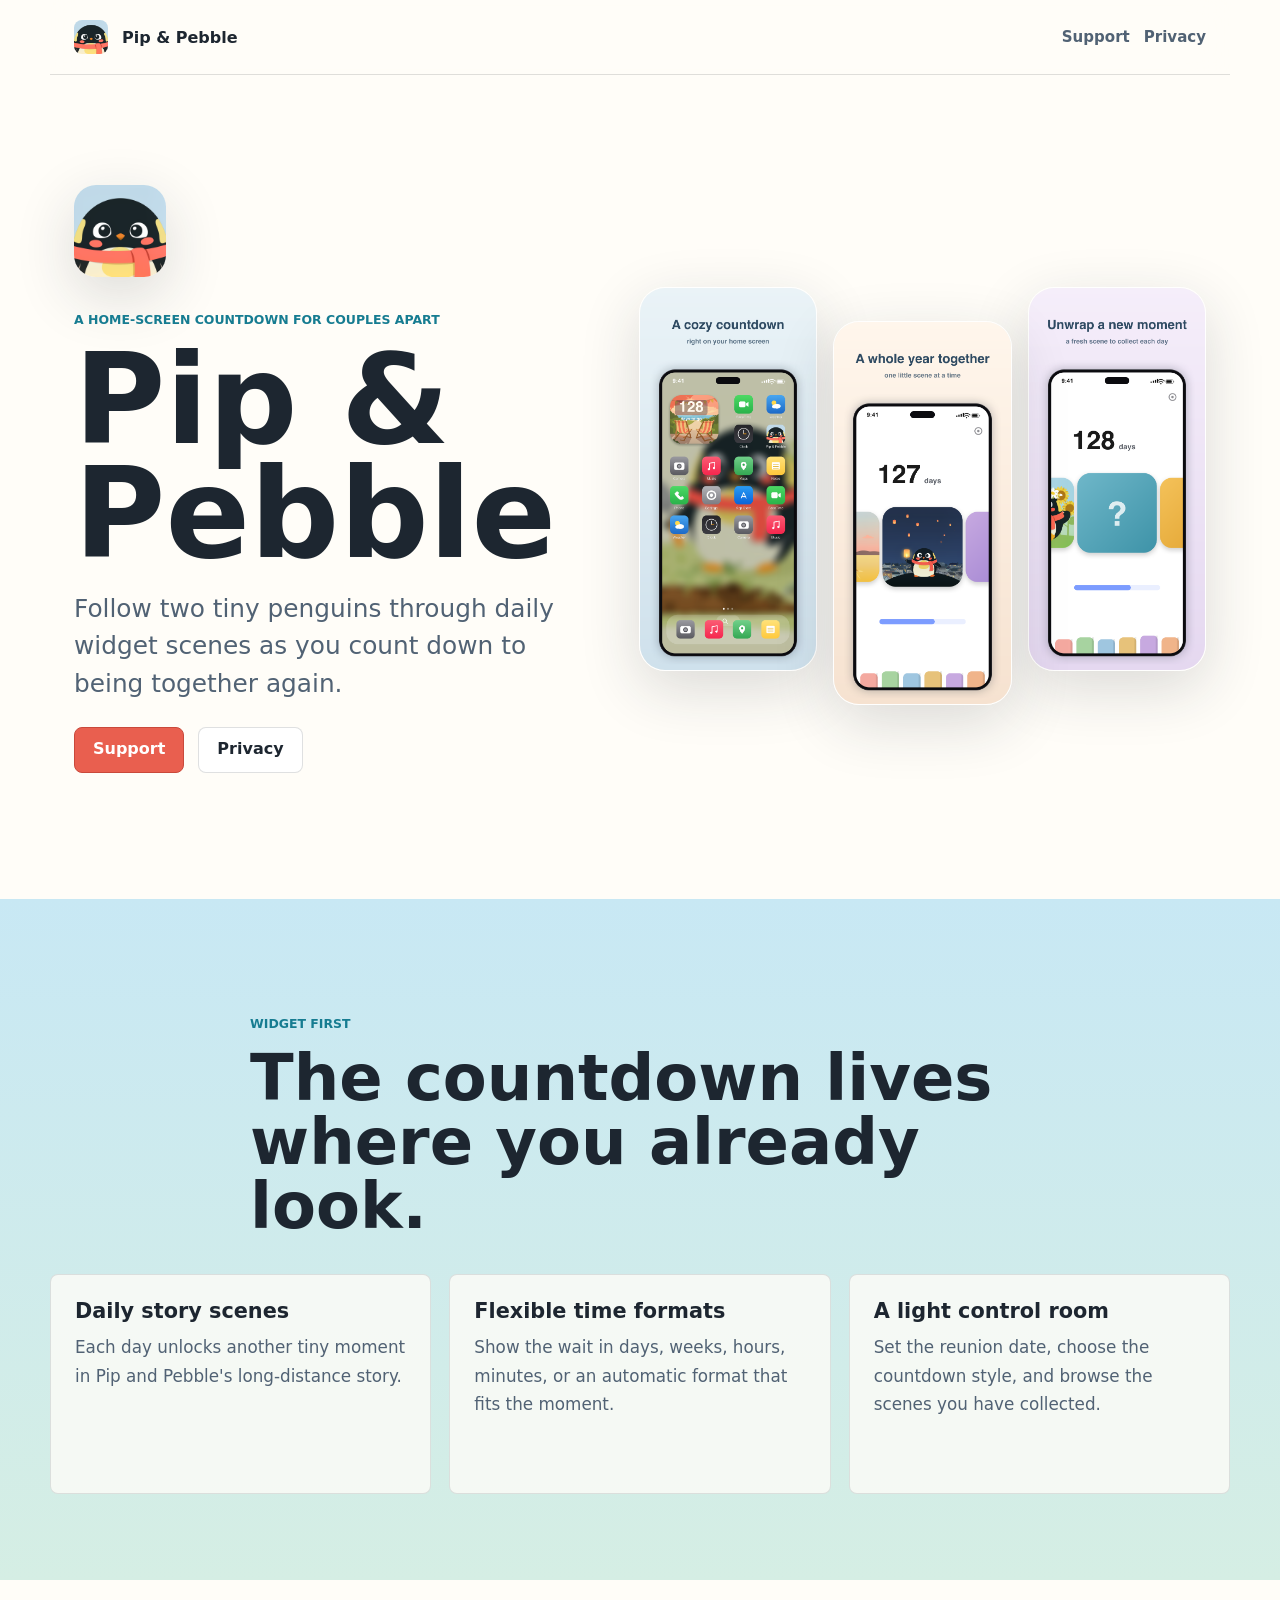
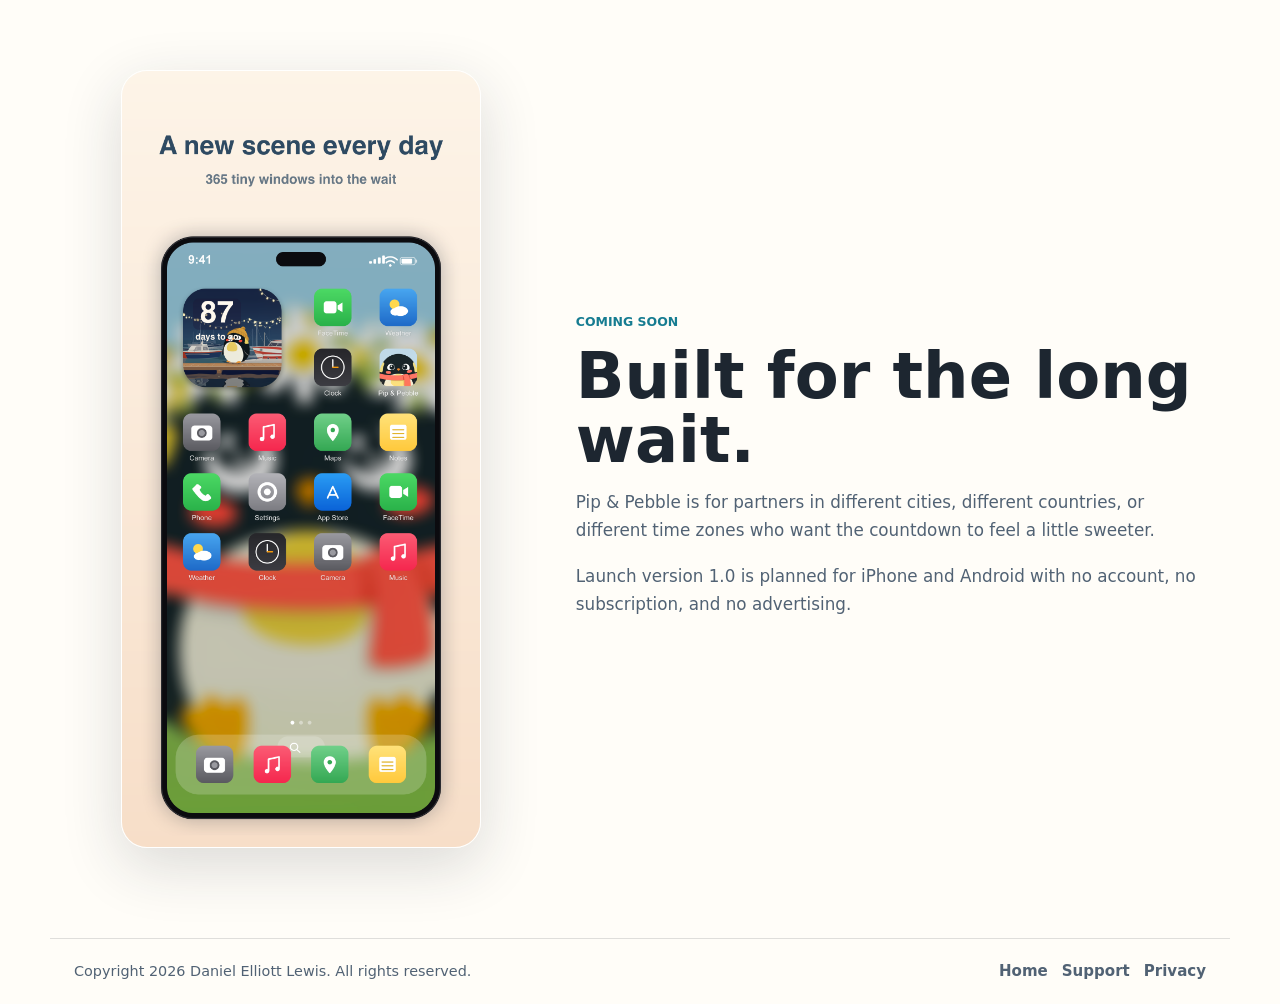
==== index.html @ db8803e4 "Publish Pip and Pebble app pages" ====
<!doctype html>
<html lang="en">
  <head>
    <meta charset="utf-8" />
    <meta name="viewport" content="width=device-width, initial-scale=1" />
    <title>Pip &amp; Pebble</title>
    <meta
      name="description"
      content="A cute story countdown widget for long-distance couples waiting to be together again."
    />
    <meta property="og:title" content="Pip &amp; Pebble" />
    <meta
      property="og:description"
      content="A cute story countdown widget for long-distance couples waiting to be together again."
    />
    <meta property="og:image" content="assets/og.png" />
    <link rel="icon" href="assets/app-icon.png" />
    <link rel="apple-touch-icon" href="assets/app-icon.png" />
    <link rel="stylesheet" href="assets/site.css" />
  </head>
  <body>
    <header class="site-header">
      <a class="brand" href="./">
        <img src="assets/app-icon.png" alt="" />
        <span>Pip &amp; Pebble</span>
      </a>
      <nav aria-label="Primary navigation">
        <a href="support/">Support</a>
        <a href="privacy/">Privacy</a>
      </nav>
    </header>

    <main>
      <section class="hero">
        <div class="hero-copy">
          <img class="app-icon" src="assets/app-icon.png" alt="" />
          <p class="eyebrow">A home-screen countdown for couples apart</p>
          <h1>Pip &amp; Pebble</h1>
          <p class="lede">
            Follow two tiny penguins through daily widget scenes as you count
            down to being together again.
          </p>
          <div class="hero-actions" aria-label="Primary links">
            <a class="button primary" href="support/">Support</a>
            <a class="button secondary" href="privacy/">Privacy</a>
          </div>
        </div>
        <div class="phone-row" aria-label="App screenshots">
          <img
            src="assets/home.png"
            alt="Pip & Pebble home screen showing a countdown widget preview."
          />
          <img
            src="assets/story.png"
            alt="Pip & Pebble story carousel with collected scenes."
          />
          <img
            src="assets/collect.png"
            alt="Pip & Pebble collection screen revealing a story scene."
          />
        </div>
      </section>

      <section class="band">
        <div class="section-heading">
          <p class="eyebrow">Widget first</p>
          <h2>The countdown lives where you already look.</h2>
        </div>
        <div class="feature-grid">
          <article>
            <h3>Daily story scenes</h3>
            <p>
              Each day unlocks another tiny moment in Pip and Pebble's
              long-distance story.
            </p>
          </article>
          <article>
            <h3>Flexible time formats</h3>
            <p>
              Show the wait in days, weeks, hours, minutes, or an automatic
              format that fits the moment.
            </p>
          </article>
          <article>
            <h3>A light control room</h3>
            <p>
              Set the reunion date, choose the countdown style, and browse the
              scenes you have collected.
            </p>
          </article>
        </div>
      </section>

      <section class="split">
        <img
          class="wide-image"
          src="assets/daily.png"
          alt="Daily Pip & Pebble scene preview."
        />
        <div>
          <p class="eyebrow">Coming soon</p>
          <h2>Built for the long wait.</h2>
          <p>
            Pip &amp; Pebble is for partners in different cities, different
            countries, or different time zones who want the countdown to feel a
            little sweeter.
          </p>
          <p>
            Launch version 1.0 is planned for iPhone and Android with no
            account, no subscription, and no advertising.
          </p>
        </div>
      </section>
    </main>

    <footer class="site-footer">
      <p>Copyright 2026 Daniel Elliott Lewis. All rights reserved.</p>
      <nav aria-label="Footer navigation">
        <a href="./">Home</a>
        <a href="support/">Support</a>
        <a href="privacy/">Privacy</a>
      </nav>
    </footer>
  </body>
</html>
---- assets/site.css ----
:root {
  --ink: #1d2630;
  --muted: #516274;
  --paper: #fff9f2;
  --cream: #fffdf8;
  --coral: #e95f4f;
  --coral-dark: #c9493b;
  --sea: #167c91;
  --sky: #c8e8f4;
  --mint: #d5eee4;
  --line: rgba(29, 38, 48, 0.14);
  --shadow: 0 18px 60px rgba(29, 38, 48, 0.16);
}

* {
  box-sizing: border-box;
}

body {
  margin: 0;
  background: var(--cream);
  color: var(--ink);
  font-family:
    ui-rounded,
    "Avenir Next",
    "Nunito Sans",
    system-ui,
    sans-serif;
}

a {
  color: inherit;
}

.site-header,
.site-footer {
  display: flex;
  align-items: center;
  justify-content: space-between;
  gap: 24px;
  margin: 0 auto;
  max-width: 1180px;
  padding: 20px 24px;
}

.site-header {
  position: sticky;
  top: 0;
  z-index: 2;
  background: rgba(255, 253, 248, 0.88);
  backdrop-filter: blur(18px);
  border-bottom: 1px solid var(--line);
}

.brand,
.site-header nav,
.site-footer nav,
.hero-actions {
  display: flex;
  align-items: center;
  gap: 14px;
}

.brand {
  text-decoration: none;
  font-weight: 800;
}

.brand img {
  width: 34px;
  height: 34px;
  border-radius: 8px;
}

.site-header nav a,
.site-footer nav a {
  color: var(--muted);
  font-size: 0.94rem;
  font-weight: 700;
  text-decoration: none;
}

.hero {
  display: grid;
  grid-template-columns: minmax(0, 0.95fr) minmax(360px, 1.05fr);
  gap: 52px;
  align-items: center;
  max-width: 1180px;
  min-height: calc(100vh - 76px);
  margin: 0 auto;
  padding: 56px 24px 72px;
}

.hero-copy {
  max-width: 560px;
}

.app-icon {
  width: 92px;
  height: 92px;
  border-radius: 22px;
  box-shadow: var(--shadow);
}

.eyebrow {
  margin: 28px 0 12px;
  color: var(--sea);
  font-size: 0.78rem;
  font-weight: 900;
  letter-spacing: 0;
  text-transform: uppercase;
}

h1,
h2,
h3,
p {
  margin-top: 0;
}

h1 {
  margin-bottom: 18px;
  font-size: clamp(3.5rem, 10vw, 7.8rem);
  line-height: 0.92;
}

h2 {
  margin-bottom: 16px;
  font-size: clamp(2rem, 5vw, 4.4rem);
  line-height: 1;
}

h3 {
  margin-bottom: 10px;
  font-size: 1.3rem;
}

p,
li {
  color: var(--muted);
  font-size: 1.05rem;
  line-height: 1.7;
}

.lede {
  max-width: 520px;
  font-size: clamp(1.2rem, 2vw, 1.55rem);
  line-height: 1.5;
}

.button {
  min-height: 46px;
  border: 1px solid var(--line);
  border-radius: 8px;
  padding: 11px 18px;
  font-weight: 900;
  text-decoration: none;
}

.button.primary {
  background: var(--coral);
  border-color: var(--coral-dark);
  color: white;
}

.button.secondary {
  background: white;
  color: var(--ink);
}

.phone-row {
  display: grid;
  grid-template-columns: repeat(3, minmax(0, 1fr));
  gap: 16px;
  align-items: end;
}

.phone-row img,
.wide-image {
  width: 100%;
  border-radius: 26px;
  border: 1px solid rgba(255, 255, 255, 0.86);
  box-shadow: var(--shadow);
}

.phone-row img:nth-child(2) {
  transform: translateY(34px);
}

.band {
  background: linear-gradient(180deg, var(--sky), var(--mint));
  padding: 86px 24px;
}

.section-heading,
.feature-grid,
.split {
  max-width: 1180px;
  margin: 0 auto;
}

.section-heading {
  max-width: 780px;
  margin-bottom: 36px;
}

.feature-grid {
  display: grid;
  grid-template-columns: repeat(3, minmax(0, 1fr));
  gap: 18px;
}

.feature-grid article {
  min-height: 220px;
  border: 1px solid rgba(29, 38, 48, 0.12);
  border-radius: 8px;
  background: rgba(255, 253, 248, 0.78);
  padding: 24px;
}

.split {
  display: grid;
  grid-template-columns: minmax(280px, 0.72fr) minmax(0, 1fr);
  gap: 48px;
  align-items: center;
  padding: 90px 24px;
}

.wide-image {
  max-width: 360px;
  justify-self: center;
}

.document-page {
  background:
    radial-gradient(circle at top left, rgba(200, 232, 244, 0.84), transparent 38%),
    var(--paper);
  padding: 56px 24px 90px;
}

.document {
  max-width: 820px;
  margin: 0 auto;
  border: 1px solid var(--line);
  border-radius: 8px;
  background: rgba(255, 253, 248, 0.92);
  padding: clamp(28px, 6vw, 64px);
  box-shadow: var(--shadow);
}

.document h1 {
  font-size: clamp(2.8rem, 8vw, 5.8rem);
}

.document h2 {
  margin-top: 32px;
  font-size: clamp(1.55rem, 3vw, 2.15rem);
}

.document a {
  color: var(--sea);
  font-weight: 800;
}

.document ul {
  padding-left: 24px;
}

.document-back {
  margin-top: 34px;
}

.site-footer {
  border-top: 1px solid var(--line);
}

.site-footer p {
  margin: 0;
  font-size: 0.9rem;
}

@media (max-width: 900px) {
  .hero,
  .split,
  .feature-grid {
    grid-template-columns: 1fr;
  }

  .hero {
    min-height: auto;
    padding-top: 38px;
  }

  .phone-row {
    max-width: 640px;
  }
}

@media (max-width: 640px) {
  .site-header,
  .site-footer {
    align-items: flex-start;
    flex-direction: column;
  }

  .site-header nav,
  .site-footer nav,
  .hero-actions {
    flex-wrap: wrap;
  }

  .phone-row {
    grid-template-columns: repeat(3, minmax(92px, 1fr));
    gap: 8px;
  }

  .phone-row img {
    border-radius: 16px;
  }

  .phone-row img:nth-child(2) {
    transform: translateY(16px);
  }

  .band,
  .split,
  .document-page {
    padding-top: 54px;
    padding-bottom: 58px;
  }
}
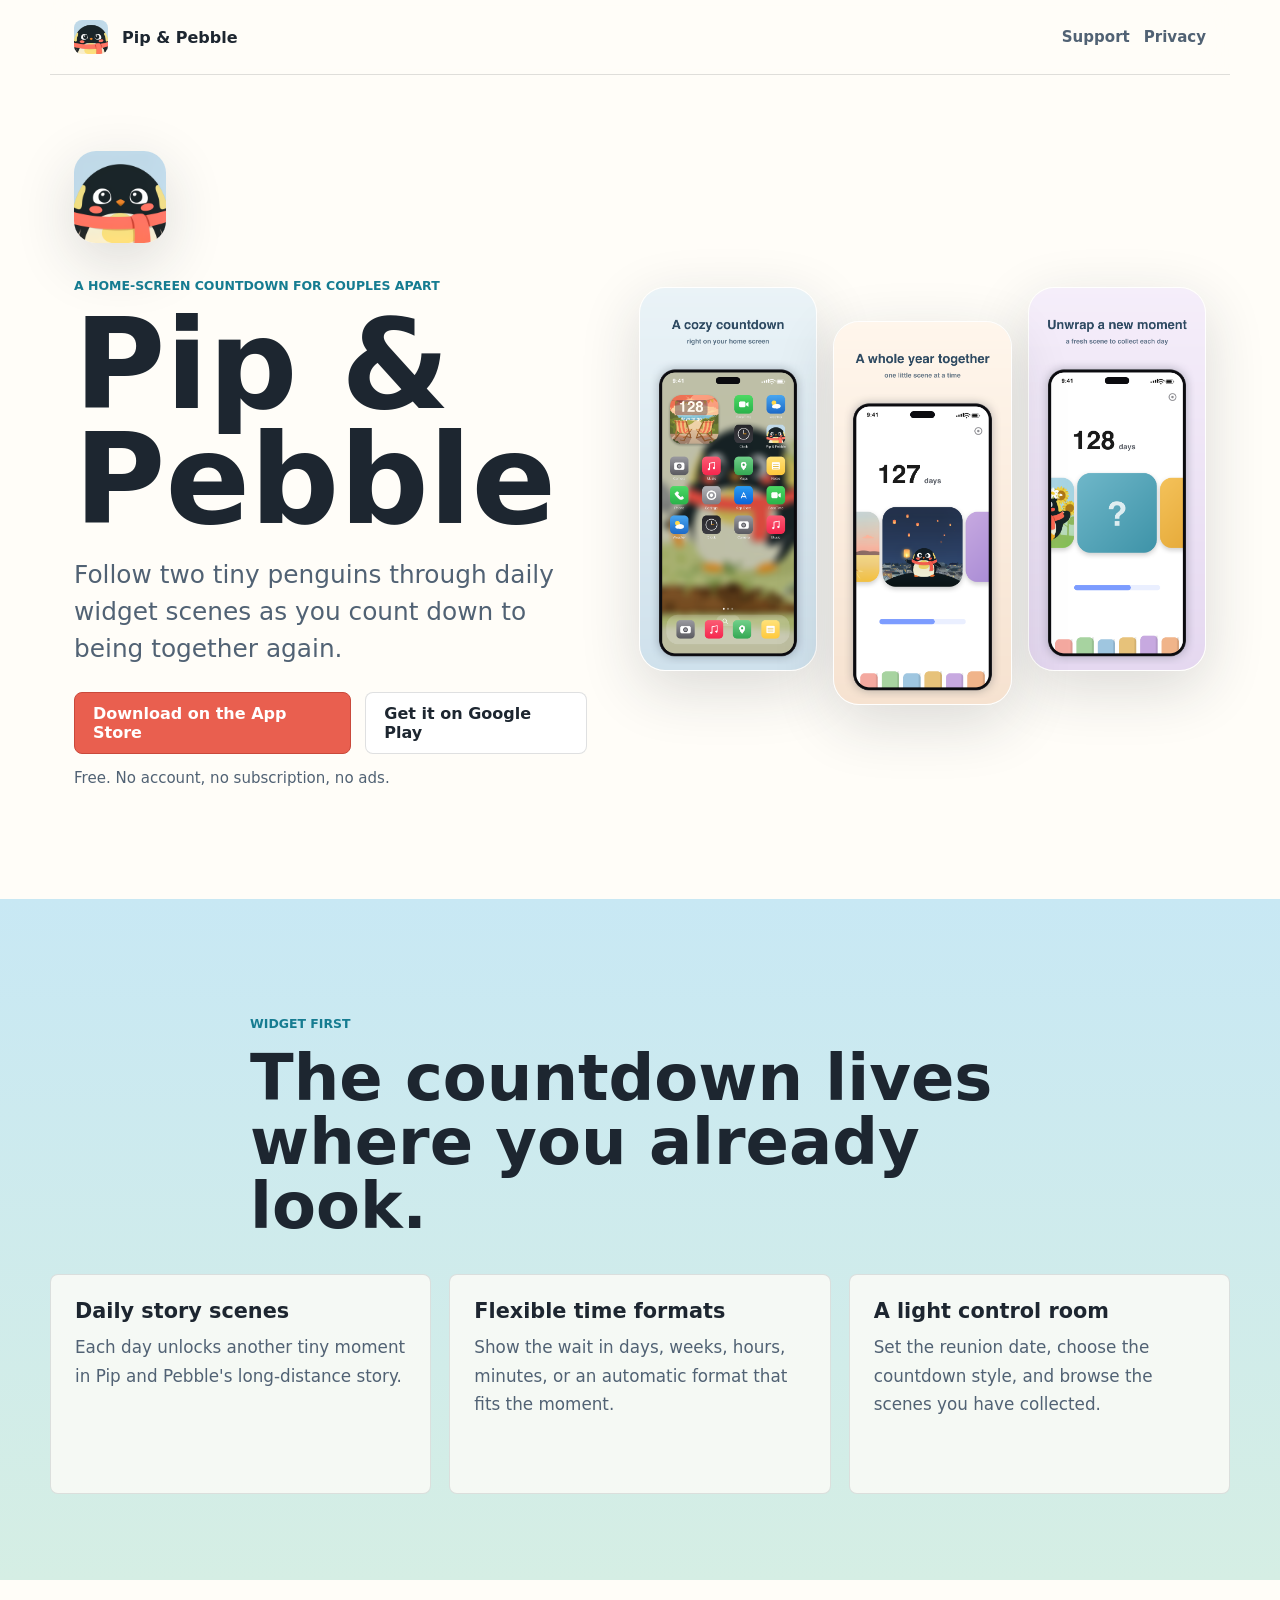
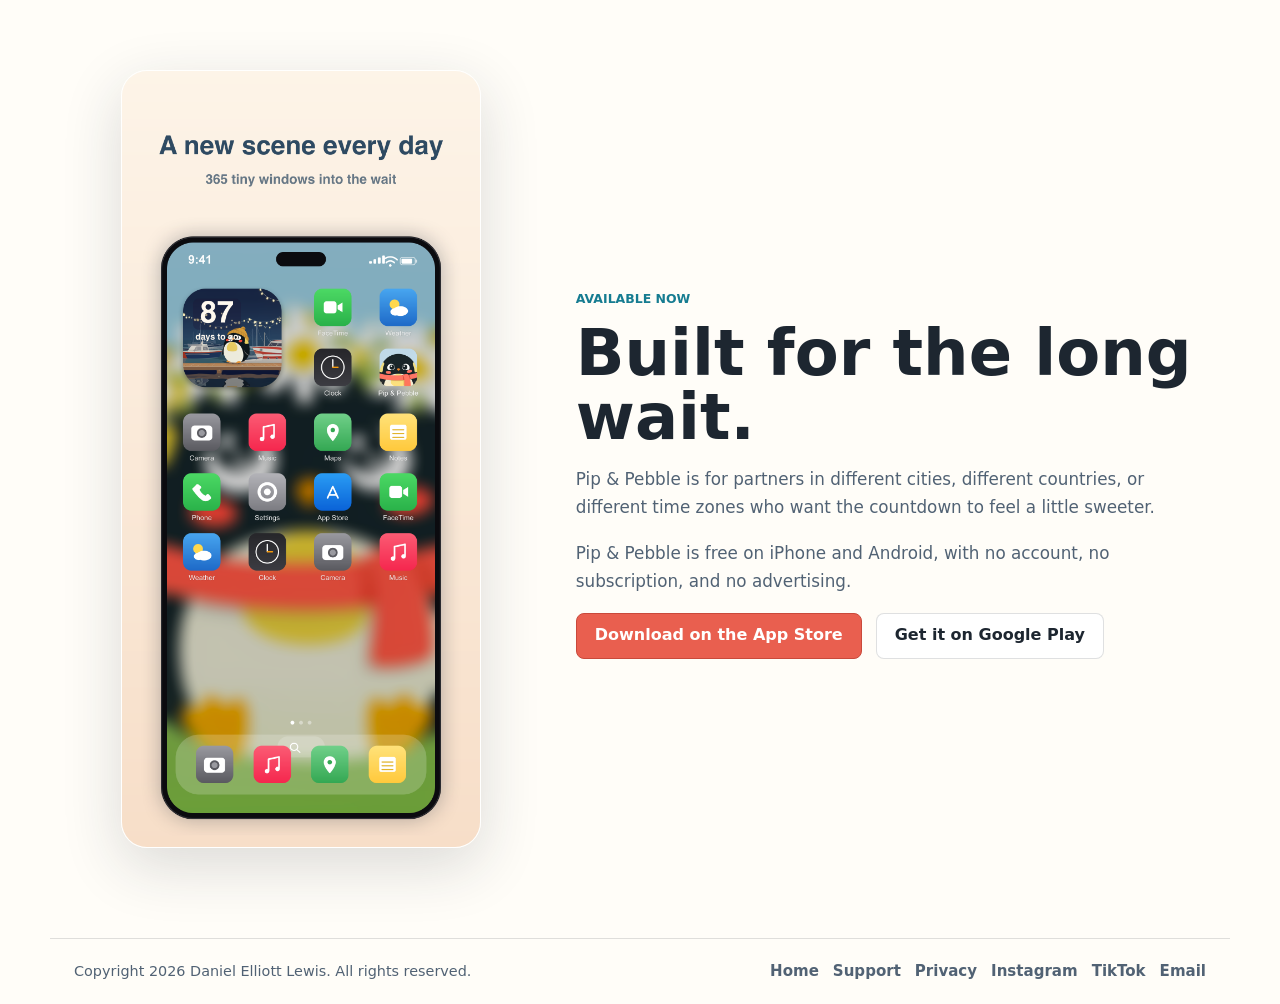
==== commit ea668fe0: "Update public site links and availability Co-authored-by: Cursor <cursoragent@cursor.com>" ====
--- a/index.html
+++ b/index.html
@@ -13,7 +13,10 @@
       property="og:description"
       content="A cute story countdown widget for long-distance couples waiting to be together again."
     />
-    <meta property="og:image" content="assets/og.png" />
+    <meta property="og:image" content="https://pipandpebble.app/assets/og.png" />
+    <meta property="og:url" content="https://pipandpebble.app/" />
+    <meta property="og:type" content="website" />
+    <link rel="canonical" href="https://pipandpebble.app/" />
     <link rel="icon" href="assets/app-icon.png" />
     <link rel="apple-touch-icon" href="assets/app-icon.png" />
     <link rel="stylesheet" href="assets/site.css" />
@@ -41,9 +44,18 @@
             down to being together again.
           </p>
           <div class="hero-actions" aria-label="Primary links">
-            <a class="button primary" href="support/">Support</a>
-            <a class="button secondary" href="privacy/">Privacy</a>
+            <a
+              class="button primary"
+              href="https://apps.apple.com/app/pip-pebble/id6790374633"
+              >Download on the App Store</a
+            >
+            <a
+              class="button secondary"
+              href="https://play.google.com/store/apps/details?id=com.daniellewis.pipandpebble"
+              >Get it on Google Play</a
+            >
           </div>
+          <p class="hero-note">Free. No account, no subscription, no ads.</p>
         </div>
         <div class="phone-row" aria-label="App screenshots">
           <img
@@ -98,7 +110,7 @@
           alt="Daily Pip & Pebble scene preview."
         />
         <div>
-          <p class="eyebrow">Coming soon</p>
+          <p class="eyebrow">Available now</p>
           <h2>Built for the long wait.</h2>
           <p>
             Pip &amp; Pebble is for partners in different cities, different
@@ -106,9 +118,21 @@
             little sweeter.
           </p>
           <p>
-            Launch version 1.0 is planned for iPhone and Android with no
-            account, no subscription, and no advertising.
+            Pip &amp; Pebble is free on iPhone and Android, with no account, no
+            subscription, and no advertising.
           </p>
+          <div class="hero-actions" aria-label="Download links">
+            <a
+              class="button primary"
+              href="https://apps.apple.com/app/pip-pebble/id6790374633"
+              >Download on the App Store</a
+            >
+            <a
+              class="button secondary"
+              href="https://play.google.com/store/apps/details?id=com.daniellewis.pipandpebble"
+              >Get it on Google Play</a
+            >
+          </div>
         </div>
       </section>
     </main>
@@ -119,6 +143,9 @@
         <a href="./">Home</a>
         <a href="support/">Support</a>
         <a href="privacy/">Privacy</a>
+        <a href="https://www.instagram.com/pipandpebble.app/">Instagram</a>
+        <a href="https://www.tiktok.com/@pipandpebble.app">TikTok</a>
+        <a href="mailto:hello@pipandpebble.app">Email</a>
       </nav>
     </footer>
   </body>
--- a/assets/site.css
+++ b/assets/site.css
@@ -148,6 +148,11 @@
   line-height: 1.5;
 }
 
+.hero-note {
+  margin-top: 12px;
+  font-size: 0.94rem;
+}
+
 .button {
   min-height: 46px;
   border: 1px solid var(--line);
